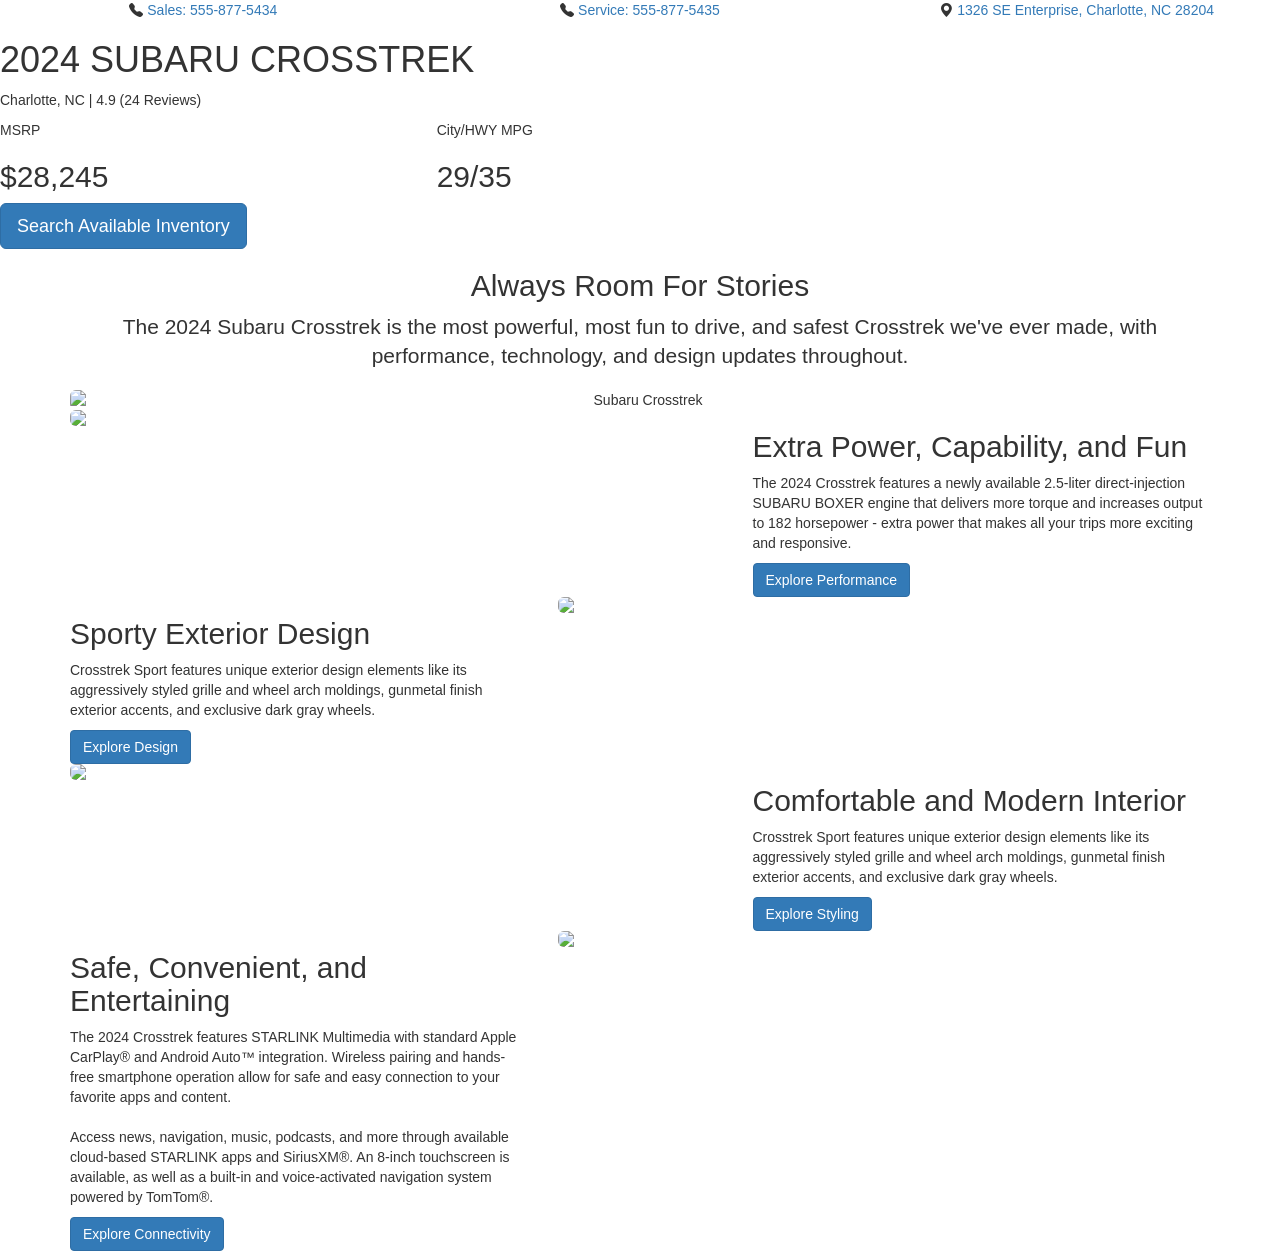
==== index.html @ bde18ad7 "Rename exercise.html to index.html" ====
<!DOCTYPE html>
<html lang="en">

<head>
    <meta charset="UTF-8">
    <meta name="viewport" content="width=device-width, initial-scale=1.0">
    <title>2024 Subaru Crosstrek</title>

    <!-- Imports -->
    <link rel="stylesheet" href="https://cdn.jsdelivr.net/npm/bootstrap@3.3.7/dist/css/bootstrap.min.css" integrity="sha384-BVYiiSIFeK1dGmJRAkycuHAHRg32OmUcww7on3RYdg4Va+PmSTsz/K68vbdEjh4u" crossorigin="anonymous">
    <link href="https://cdn.jsdelivr.net/npm/bootstrap-icons/font/bootstrap-icons.css" rel="stylesheet">
    <link href="https://fonts.googleapis.com/css2?family=Open+Sans:wght@400;700&display=swap" rel="stylesheet">
    <link rel="stylesheet" href="css/style.css">
</head>

<body>
    <!-- Header Section -->
    <div class="bg-dark text-light text-center">
        <div class="global-container">
            <div class="row">
                <div class="col-sm-4">
                    <i class="bi bi-telephone-fill"></i>
                    <a href="tel:+555-877-5434" class="text-light">Sales: 555-877-5434</a>
                </div>
                <div class="col-sm-4">
                    <i class="bi bi-telephone-fill"></i>
                    <a href="tel:+555-877-5435" class="text-light">Service: 555-877-5435</a>
                </div>
                <div class="col-sm-4">
                    <i class="bi bi-geo-alt-fill"></i>
                    <a href="/hours.aspx" class="text-light" style="text-decoration: none;">
                        1326 SE Enterprise, Charlotte, NC 28204
                    </a>
                </div>
            </div>
        </div>
    </div>

    <!-- Hero Section -->
    <div class="hero">
        <div class="hero-overlay"></div>
        <div class="hero-content text-left">
            <h1 class="text-uppercase">2024 Subaru Crosstrek</h1>
            <p>Charlotte, NC | 4.9 (24 Reviews)</p>
            <div class="row">
                <div class="col-sm-4">
                    <p>MSRP</p>
                    <h2>$28,245</h2>
                </div>
                <div class="col-sm-8">
                    <p>City/HWY MPG</p>
                    <h2>29/35</h2>
                </div>
            </div>
            
            <a href="/searchnew.aspx" class="btn btn-primary btn-lg">Search Available Inventory</a>
        </div>
    </div>
    

    <!-- Main Content -->
    <div class="container text-center">
        <h2>Always Room For Stories</h2>
        <p class="lead">The 2024 Subaru Crosstrek is the most powerful, most fun to drive, and safest Crosstrek we've ever made, with performance, technology, and design updates throughout.</p>
        <img src="../Exercise/images/crosstrek.png" alt="Subaru Crosstrek" class="img-responsive img-rounded center-block">
    </div>

    <!-- Sections -->
    <div class="container">
        <div class="row align-items-center">
            <div class="col-md-7">
                <img src="../Exercise/images/crosstrek2.jpg" class="img-responsive img-rounded">
            </div>
            <div class="col-md-5">
                <h2>Extra Power, Capability, and Fun</h2>
                <p>The 2024 Crosstrek features a newly available 2.5-liter direct-injection SUBARU BOXER engine that delivers more torque and increases output to 182 horsepower - extra power that makes all your trips more exciting and responsive.</p>
                <a href="#" class="btn btn-primary">Explore Performance</a>
            </div>

        </div>
    </div>

    <!-- Add more sections similarly -->
    <div class="container">
        <div class="row reverse-order-sm">
            <div class="col-md-5">
                <h2>Sporty Exterior Design</h2>
                <p>Crosstrek Sport features unique exterior design elements like its aggressively styled grille and wheel arch moldings, gunmetal finish exterior accents, and exclusive dark gray wheels.</p>
                <a href="#" class="btn btn-primary">Explore Design</a>
            </div>
            <div class="col-md-7">
                <img src="../Exercise/images/crosstrek6.jpg" class="img-responsive img-rounded">
            </div>
        </div>
    </div>

    <div class="container">
        <div class="row">
            <div class="col-md-7">
                <img src="../Exercise/images/crosstrek5.jpg" class="img-responsive img-rounded">
            </div>
            <div class="col-md-5">
                <h2>Comfortable and Modern Interior</h2>
                <p>Crosstrek Sport features unique exterior design elements like its aggressively styled grille and wheel arch moldings, gunmetal finish exterior accents, and exclusive dark gray wheels.</p>
                <a href="#" class="btn btn-primary">Explore Styling</a>
            </div>

        </div>
    </div>
    <div class="container">
        <div class="row reverse-order-sm">
            <div class="col-md-5 col-sm-12">
                <h2>Safe, Convenient, and Entertaining</h2>
                <p>The 2024 Crosstrek features STARLINK Multimedia with standard Apple CarPlay® and Android Auto™ integration. Wireless pairing and hands-free smartphone operation allow for safe and easy connection to your favorite apps and content.<br><br>
                    Access news, navigation, music, podcasts, and more through available cloud-based STARLINK apps
                    and SiriusXM®. An 8-inch touchscreen is available, as well as a built-in and voice-activated
                    navigation system powered by TomTom®.</p>
                <a href="#" class="btn btn-primary">Explore Connectivity</a>
            </div>
            <div class="col-md-7">
                <img src="../Exercise/images/crosstrek4.jpg" class="img-responsive img-rounded">
            </div>
        </div>
    </div>


    <!-- JS Import Bootstrap -->
    <script src="https://cdn.jsdelivr.net/npm/bootstrap@3.3.7/dist/js/bootstrap.min.js" integrity="sha384-BVyiiSIFeK1dGmJRAkycuHAHRg32OmUcww7on3RYdg4Va+PmSTsz/K68vbdEjh4u" crossorigin="anonymous"></script>
</body>

</html>
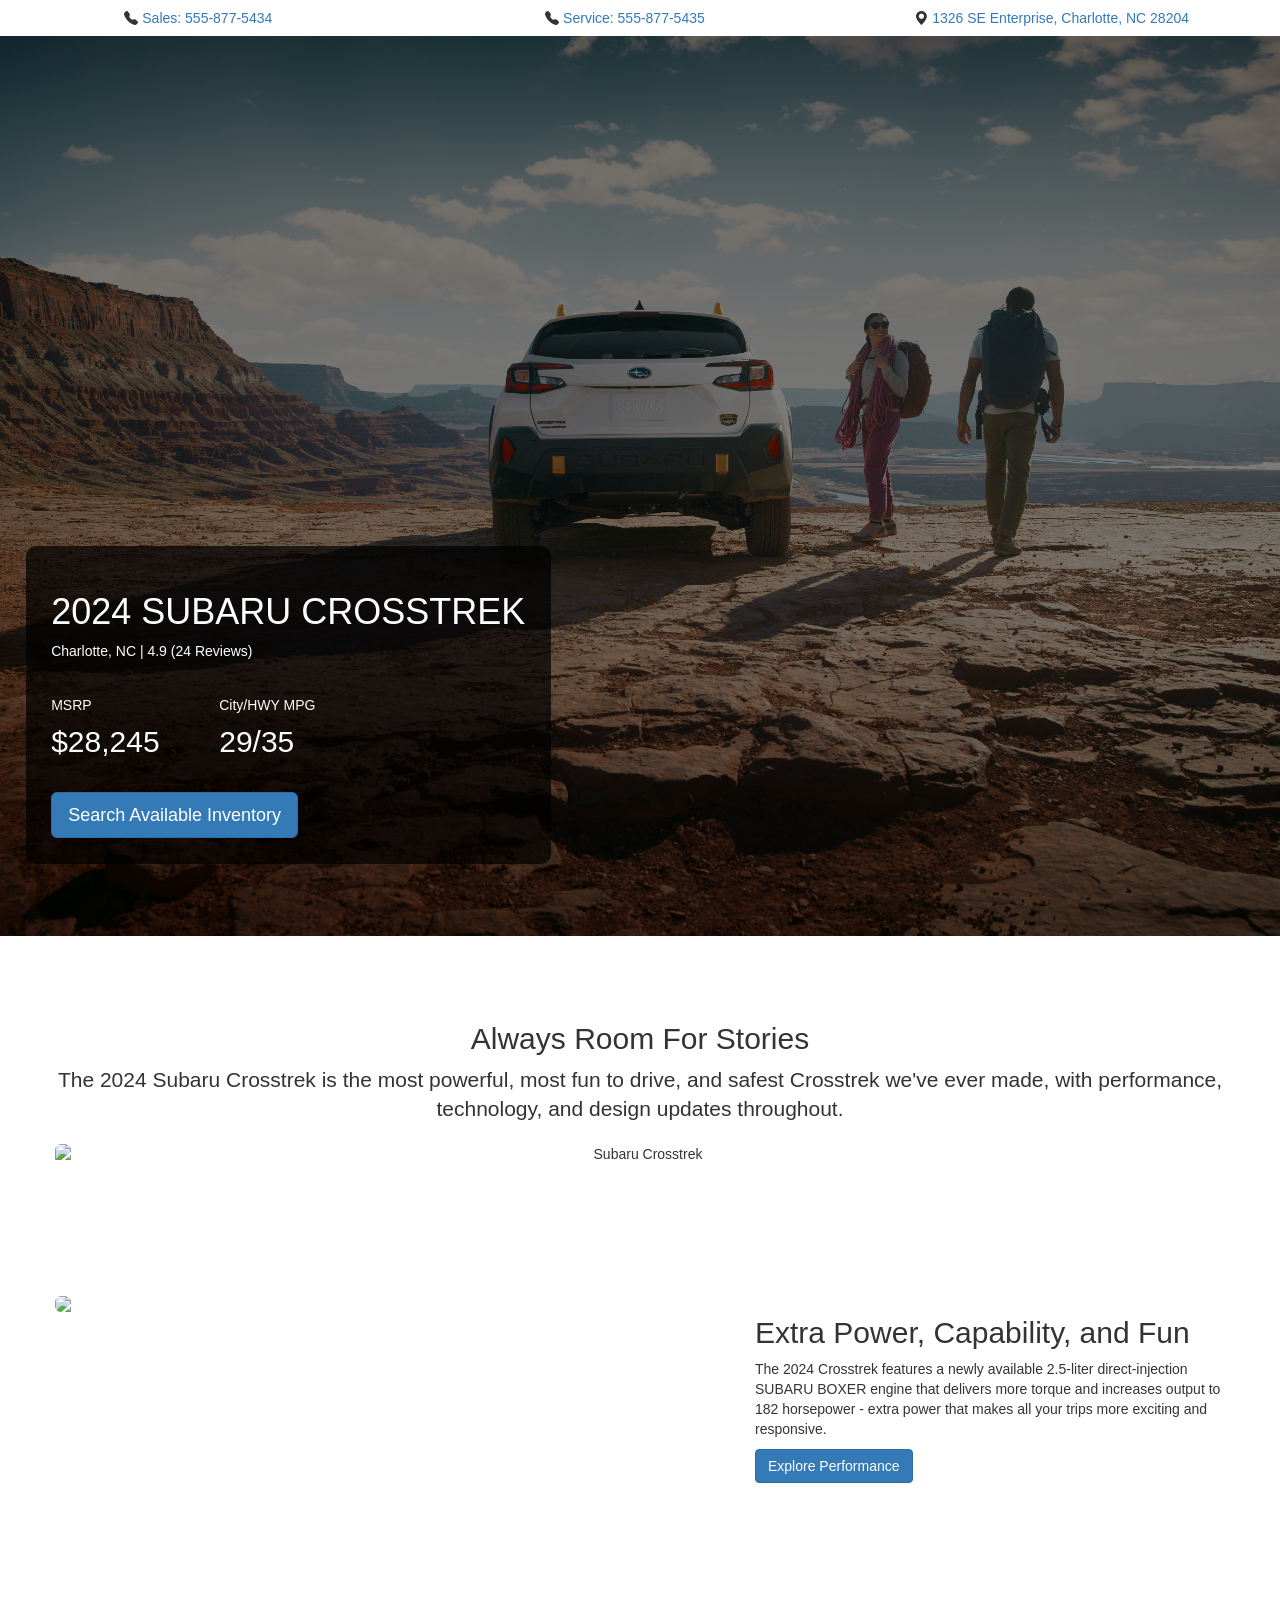
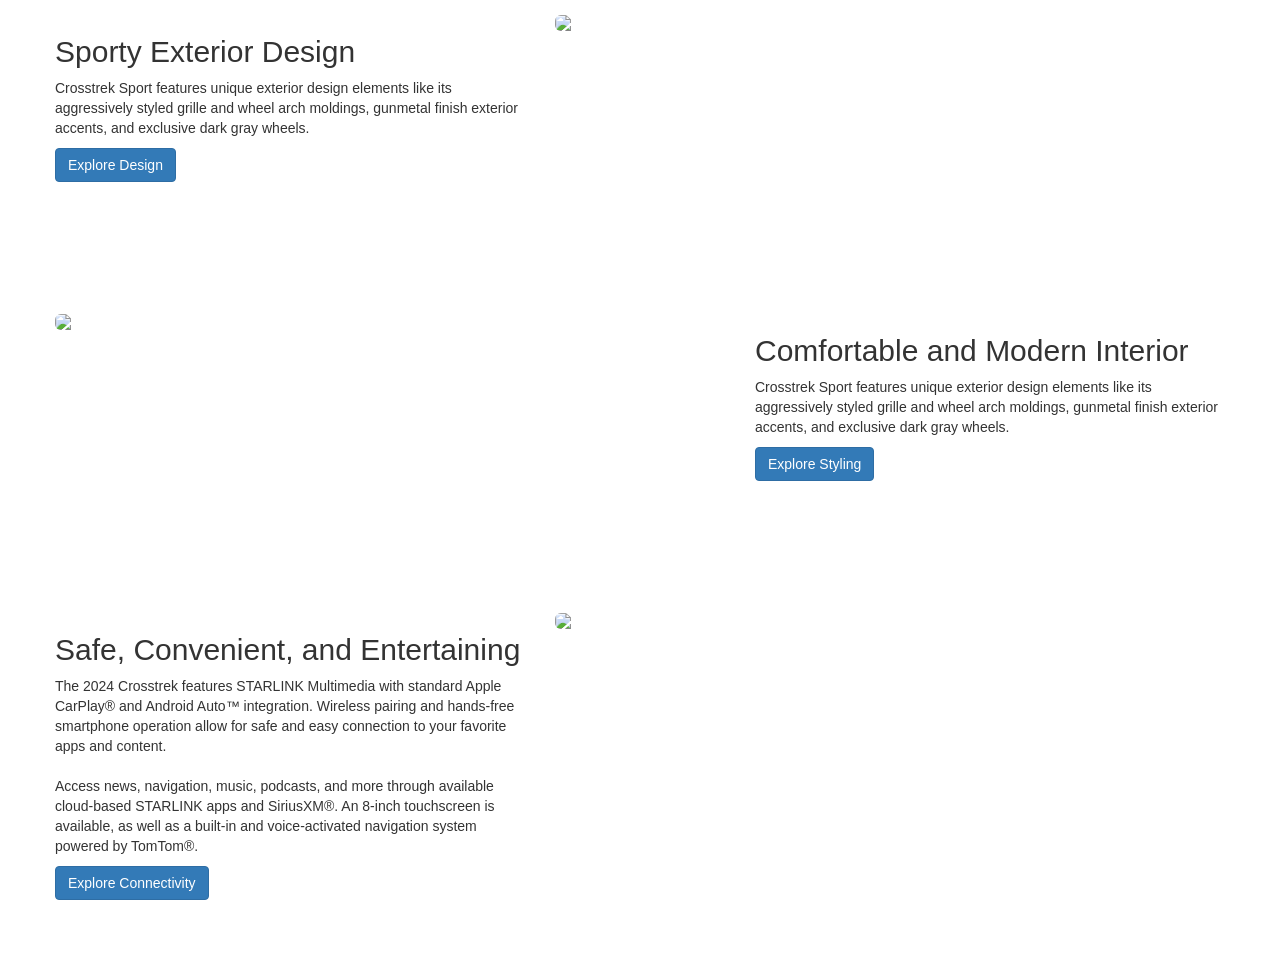
==== commit 167b7919: "Update index.html" ====
--- a/index.html
+++ b/index.html
@@ -62,14 +62,14 @@
     <div class="container text-center">
         <h2>Always Room For Stories</h2>
         <p class="lead">The 2024 Subaru Crosstrek is the most powerful, most fun to drive, and safest Crosstrek we've ever made, with performance, technology, and design updates throughout.</p>
-        <img src="../Exercise/images/crosstrek.png" alt="Subaru Crosstrek" class="img-responsive img-rounded center-block">
+        <img src="../SubaruCrosstrek/images/crosstrek.png" alt="Subaru Crosstrek" class="img-responsive img-rounded center-block">
     </div>
 
     <!-- Sections -->
     <div class="container">
         <div class="row align-items-center">
             <div class="col-md-7">
-                <img src="../Exercise/images/crosstrek2.jpg" class="img-responsive img-rounded">
+                <img src="../SubaruCrosstrekimages/crosstrek2.jpg" class="img-responsive img-rounded">
             </div>
             <div class="col-md-5">
                 <h2>Extra Power, Capability, and Fun</h2>
@@ -89,7 +89,7 @@
                 <a href="#" class="btn btn-primary">Explore Design</a>
             </div>
             <div class="col-md-7">
-                <img src="../Exercise/images/crosstrek6.jpg" class="img-responsive img-rounded">
+                <img src="../SubaruCrosstrek/images/crosstrek6.jpg" class="img-responsive img-rounded">
             </div>
         </div>
     </div>
@@ -97,7 +97,7 @@
     <div class="container">
         <div class="row">
             <div class="col-md-7">
-                <img src="../Exercise/images/crosstrek5.jpg" class="img-responsive img-rounded">
+                <img src="../SubaruCrosstrek/images/crosstrek5.jpg" class="img-responsive img-rounded">
             </div>
             <div class="col-md-5">
                 <h2>Comfortable and Modern Interior</h2>
@@ -118,7 +118,7 @@
                 <a href="#" class="btn btn-primary">Explore Connectivity</a>
             </div>
             <div class="col-md-7">
-                <img src="../Exercise/images/crosstrek4.jpg" class="img-responsive img-rounded">
+                <img src="../SubaruCrosstrek/images/crosstrek4.jpg" class="img-responsive img-rounded">
             </div>
         </div>
     </div>
--- a/css/style.css
+++ b/css/style.css
@@ -0,0 +1,108 @@
+* {
+    box-sizing: border-box;
+}
+
+.container {
+    padding: 66px 0px;
+}
+
+.global-container {
+    padding: 8px 0px;
+}
+
+.global-container .row {
+    width: 100%;
+    padding: 0px;
+}
+
+
+body {
+    font-family: 'Open Sans', sans-serif;
+}
+
+.hero {
+    position: relative;
+    height: 100vh;
+    /* Full screen height */
+    background-image: url('../images/crosstrek1.jpg');
+    /* Add your background image */
+    background-size: cover;
+    background-position: center;
+    background-repeat: no-repeat;
+}
+
+.hero h2 {
+    margin-top: 4px;
+}
+
+.hero .row {
+    padding: 24px 0px;
+}
+
+.hero-overlay {
+    position: absolute;
+    top: 0;
+    left: 0;
+    width: 100%;
+    height: 100%;
+    background-color: rgba(0, 0, 0, 0.5);
+    /* Dark overlay */
+    z-index: 1;
+}
+
+.hero-content {
+    position: absolute;
+    padding: 24px;
+    bottom: 8%;
+    /* Space from bottom */
+    left:2%;
+    /* Space from left */
+    z-index: 2;
+    color: white;
+    /* Text color for readability */
+    background: rgba(0, 0, 0, 0.7);
+    /* Optional background for better contrast */
+    padding: 2%;
+    /* Padding for spacing inside the content box */
+    border-radius: 10px;
+    /* Rounded corners for styling */
+}
+
+@media (max-width: 1024px) and (min-width: 768px) {
+    .reverse-order-sm {
+        display: flex;
+        flex-direction: column-reverse;
+        /* Content goes below the image */
+    }
+}
+
+@media (max-width: 768px) {
+
+    body .row {
+        padding: 0px 10px;
+    }
+
+    .row {
+        margin: 0px;
+    }
+
+    .col-md-5 {
+        padding-bottom: 16px;
+    }
+
+    .reverse-order-sm {
+        display: flex;
+        flex-direction: column-reverse;
+        /* Content goes below the image */
+    }
+    .hero-content {
+        bottom: 0%;
+        /* Space from bottom */
+        left:0%;
+        width: 100%;
+    }
+    .hero .row {
+        padding: 24px 0px;
+    }
+}
+
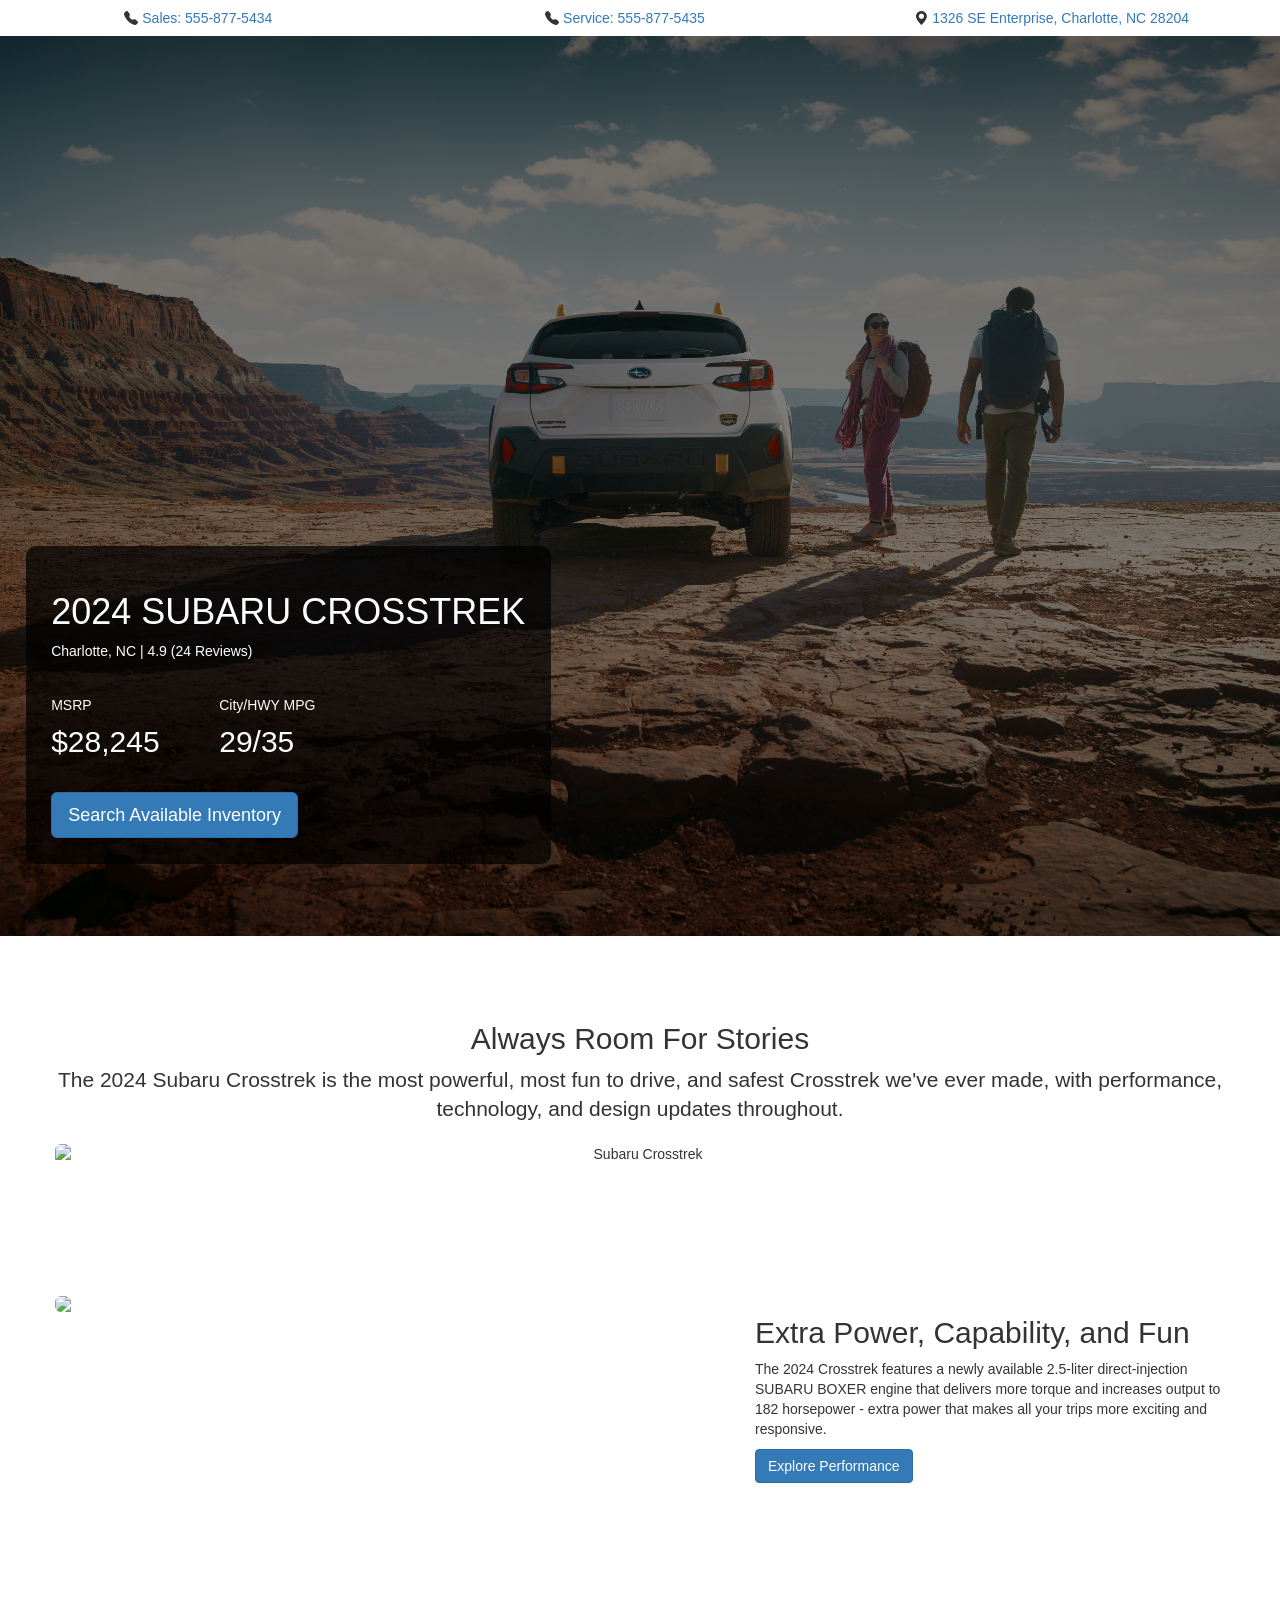
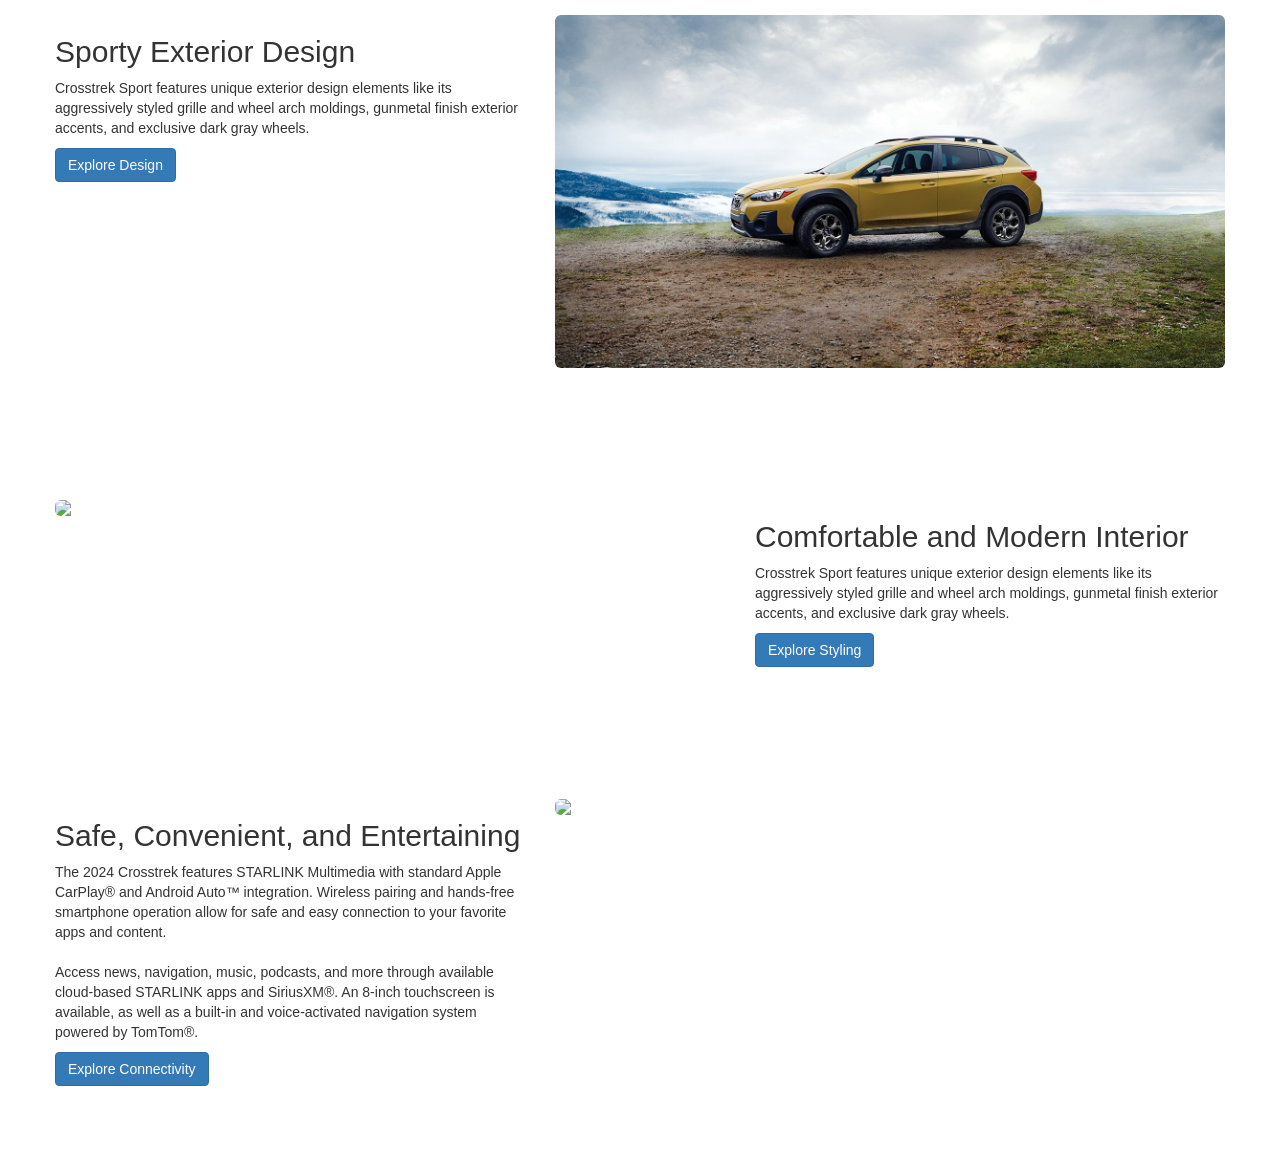
==== commit 3cb37566: "Update index.html" ====
--- a/index.html
+++ b/index.html
@@ -89,7 +89,7 @@
                 <a href="#" class="btn btn-primary">Explore Design</a>
             </div>
             <div class="col-md-7">
-                <img src="../SubaruCrosstrek/images/crosstrek6.jpg" class="img-responsive img-rounded">
+                <img src="/images/crosstrek6.jpg" class="img-responsive img-rounded">
             </div>
         </div>
     </div>
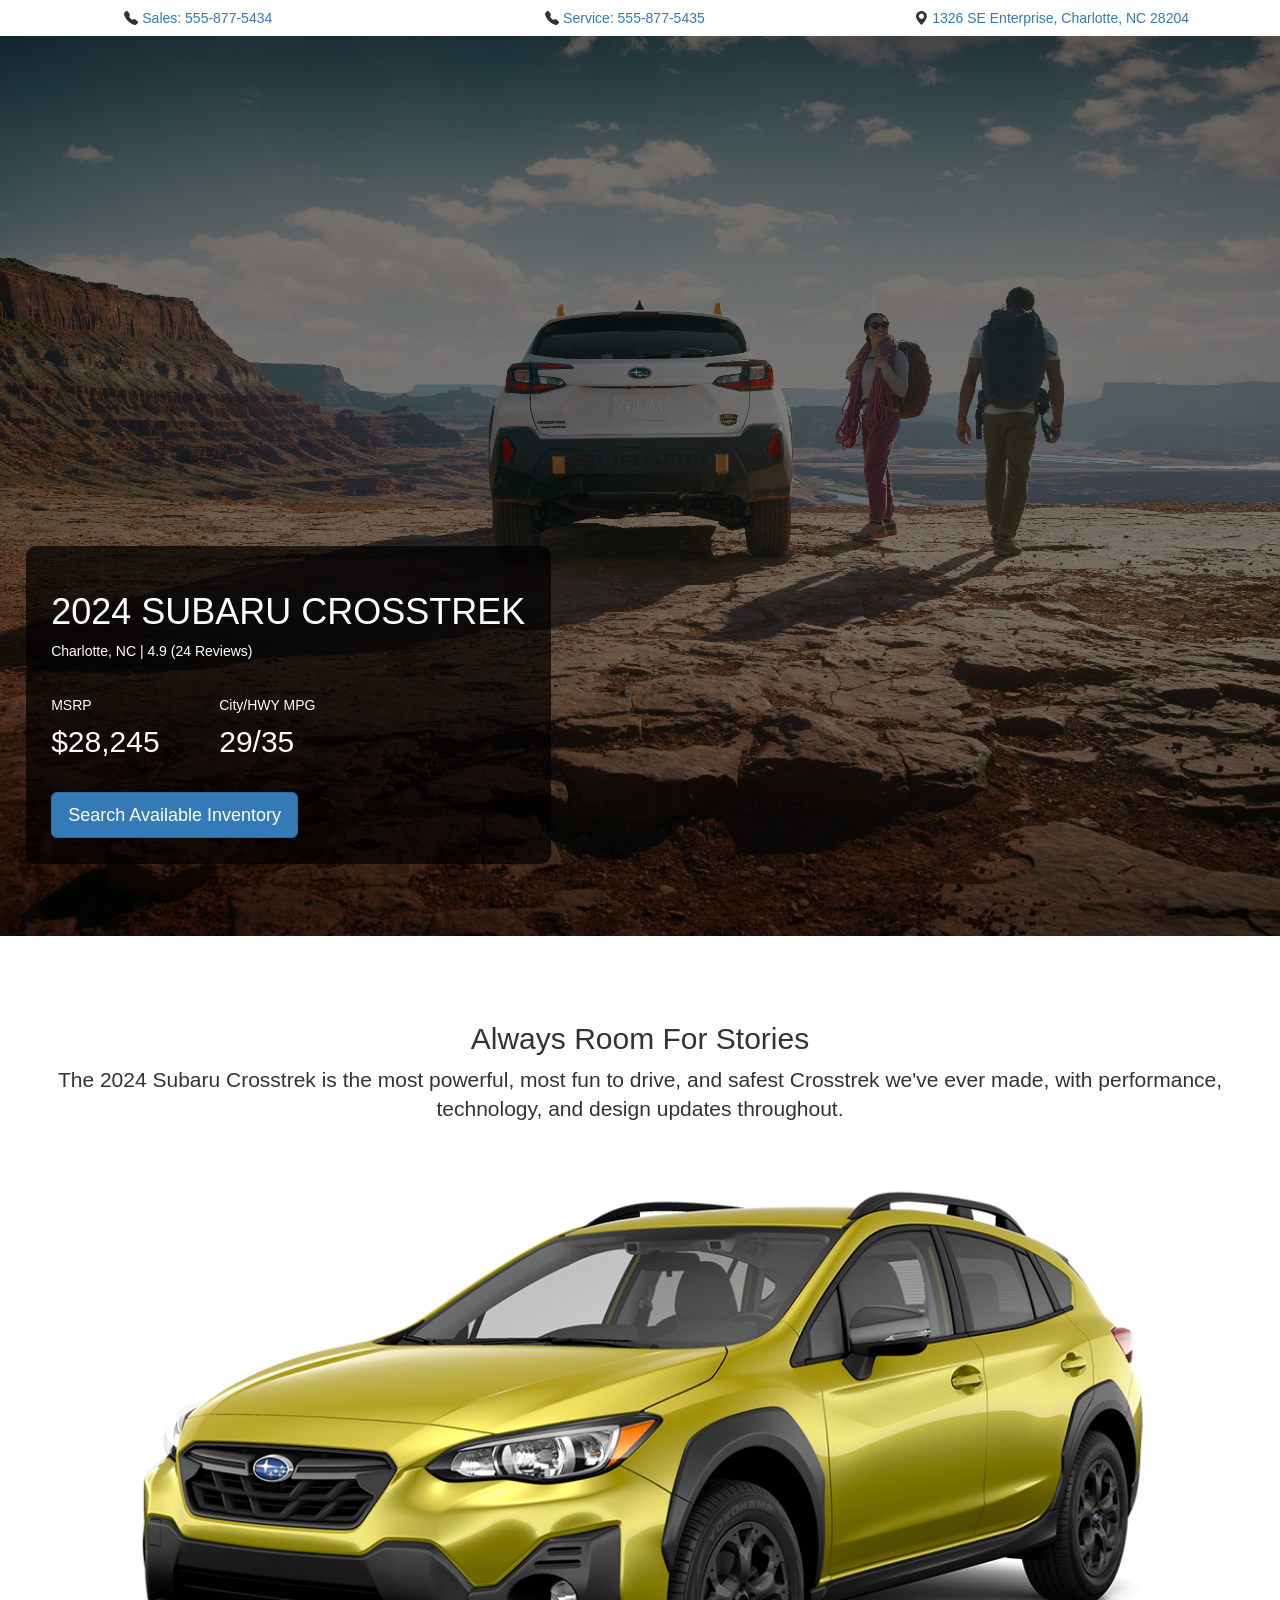
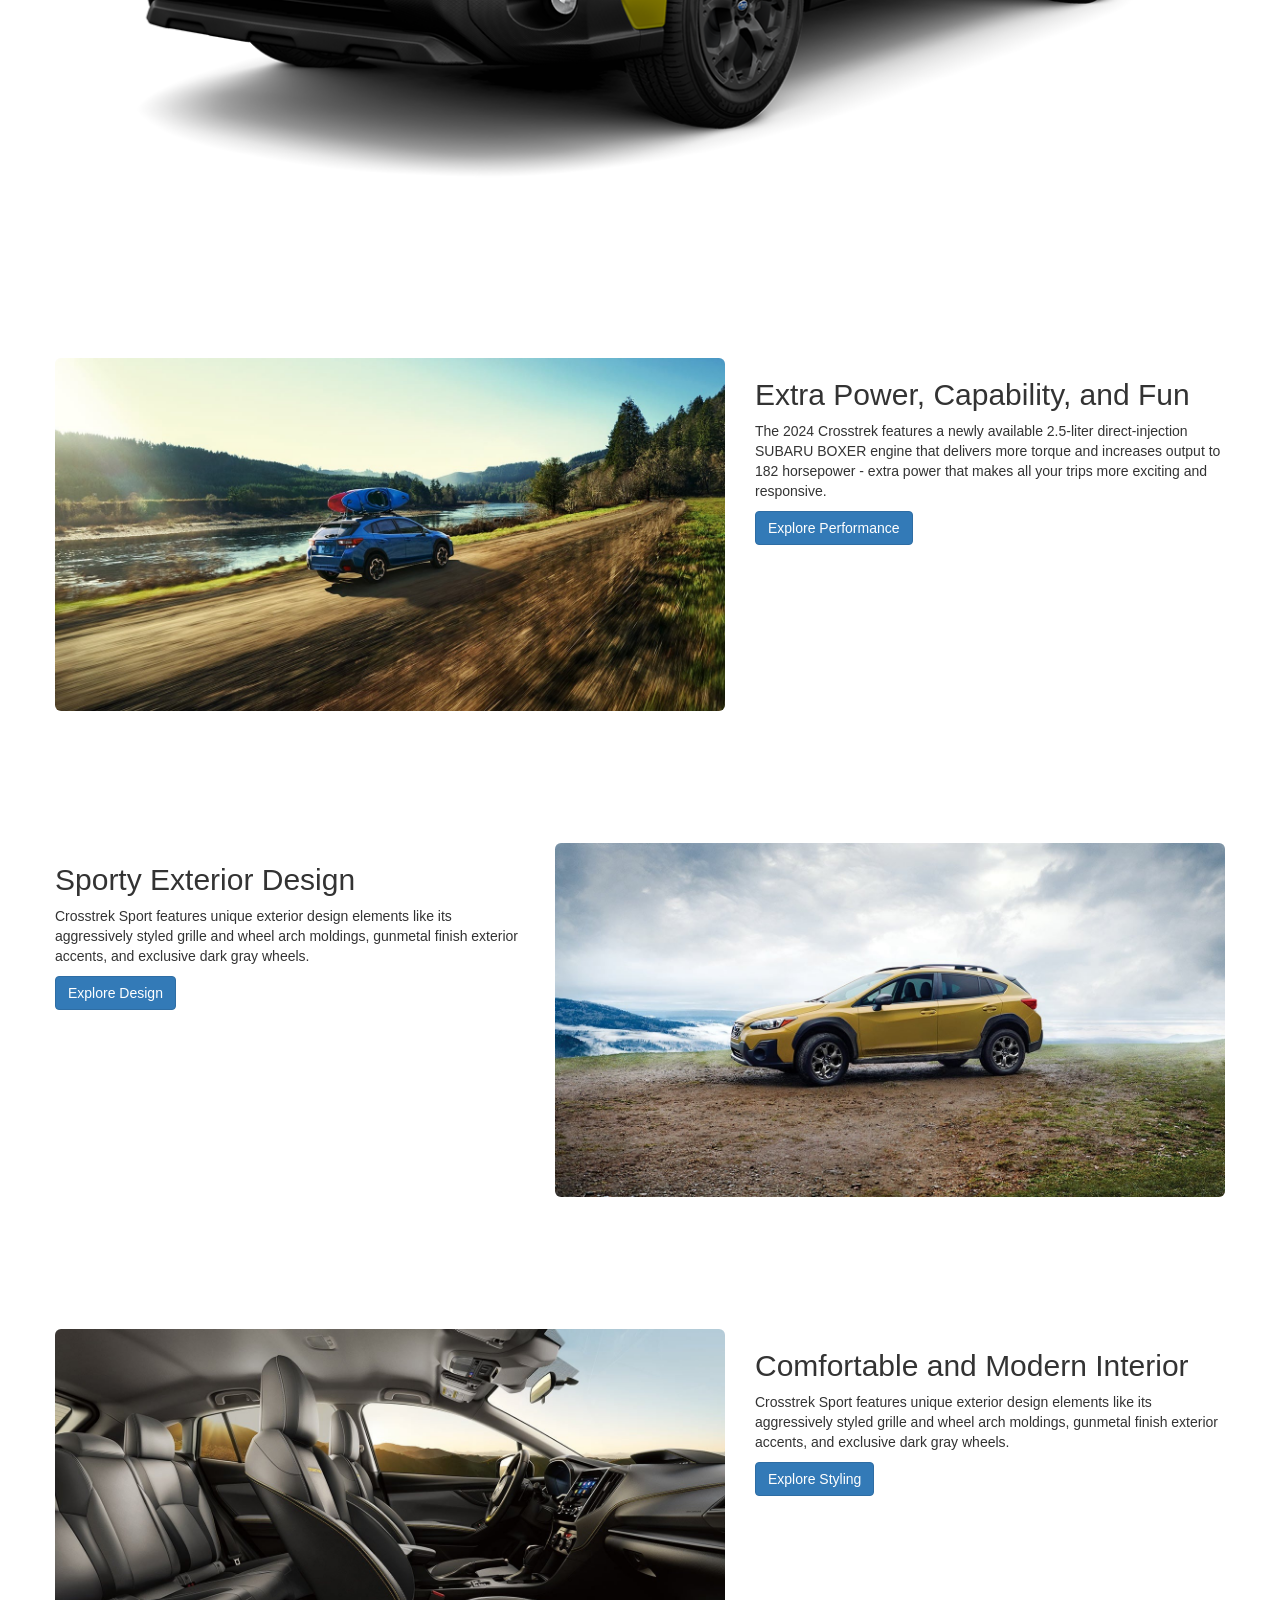
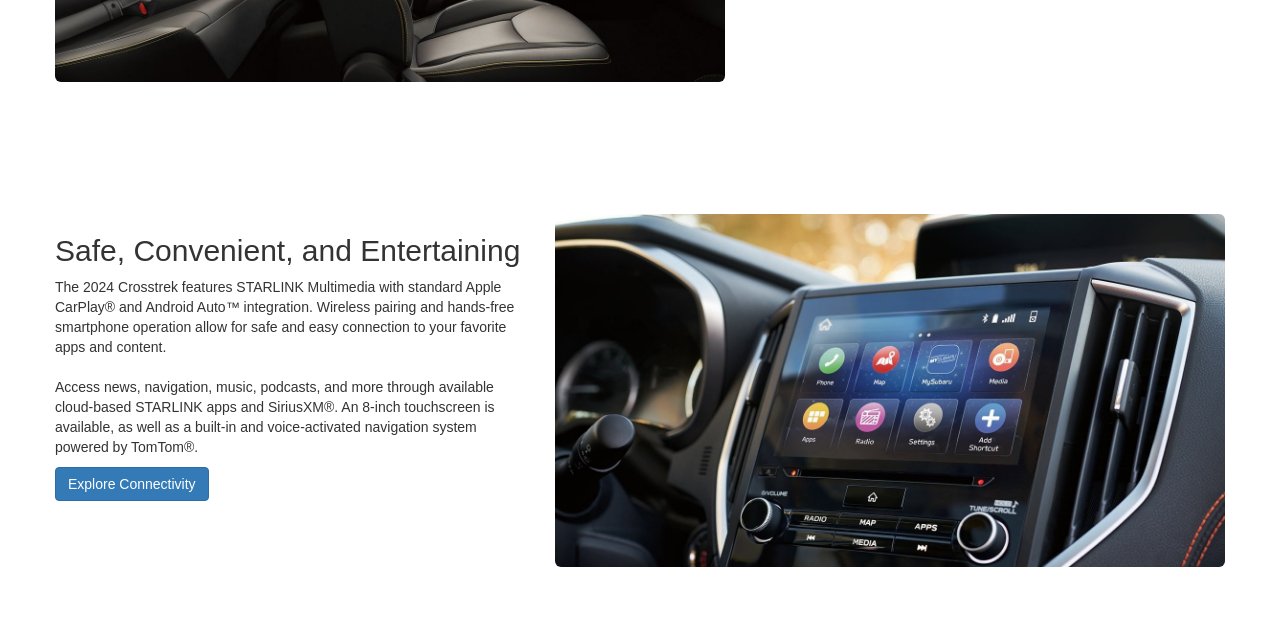
==== commit 4a815e06: "Update index.html" ====
--- a/index.html
+++ b/index.html
@@ -62,14 +62,14 @@
     <div class="container text-center">
         <h2>Always Room For Stories</h2>
         <p class="lead">The 2024 Subaru Crosstrek is the most powerful, most fun to drive, and safest Crosstrek we've ever made, with performance, technology, and design updates throughout.</p>
-        <img src="../SubaruCrosstrek/images/crosstrek.png" alt="Subaru Crosstrek" class="img-responsive img-rounded center-block">
+        <img src="/images/crosstrek.png" alt="Subaru Crosstrek" class="img-responsive img-rounded center-block">
     </div>
 
     <!-- Sections -->
     <div class="container">
         <div class="row align-items-center">
             <div class="col-md-7">
-                <img src="../SubaruCrosstrekimages/crosstrek2.jpg" class="img-responsive img-rounded">
+                <img src="/images/crosstrek2.jpg" class="img-responsive img-rounded">
             </div>
             <div class="col-md-5">
                 <h2>Extra Power, Capability, and Fun</h2>
@@ -97,7 +97,7 @@
     <div class="container">
         <div class="row">
             <div class="col-md-7">
-                <img src="../SubaruCrosstrek/images/crosstrek5.jpg" class="img-responsive img-rounded">
+                <img src="/images/crosstrek5.jpg" class="img-responsive img-rounded">
             </div>
             <div class="col-md-5">
                 <h2>Comfortable and Modern Interior</h2>
@@ -118,7 +118,7 @@
                 <a href="#" class="btn btn-primary">Explore Connectivity</a>
             </div>
             <div class="col-md-7">
-                <img src="../SubaruCrosstrek/images/crosstrek4.jpg" class="img-responsive img-rounded">
+                <img src="/images/crosstrek4.jpg" class="img-responsive img-rounded">
             </div>
         </div>
     </div>
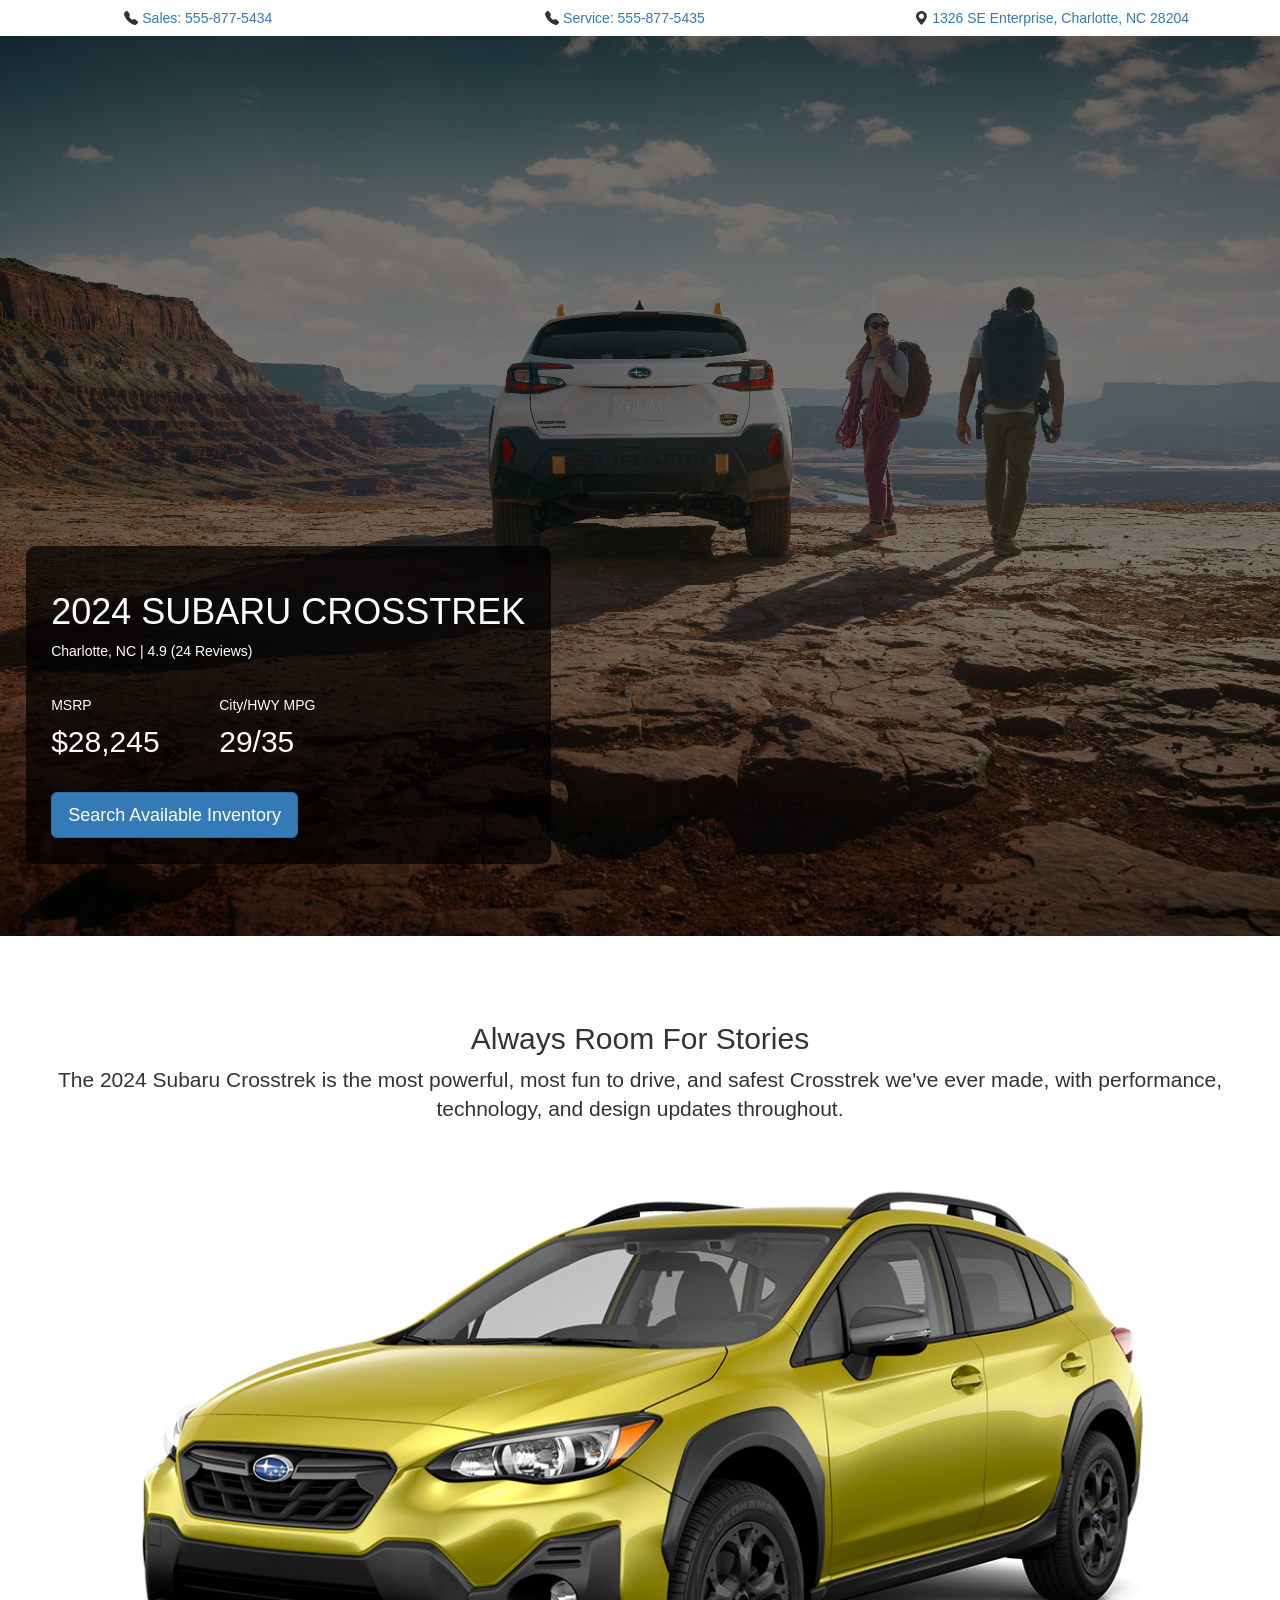
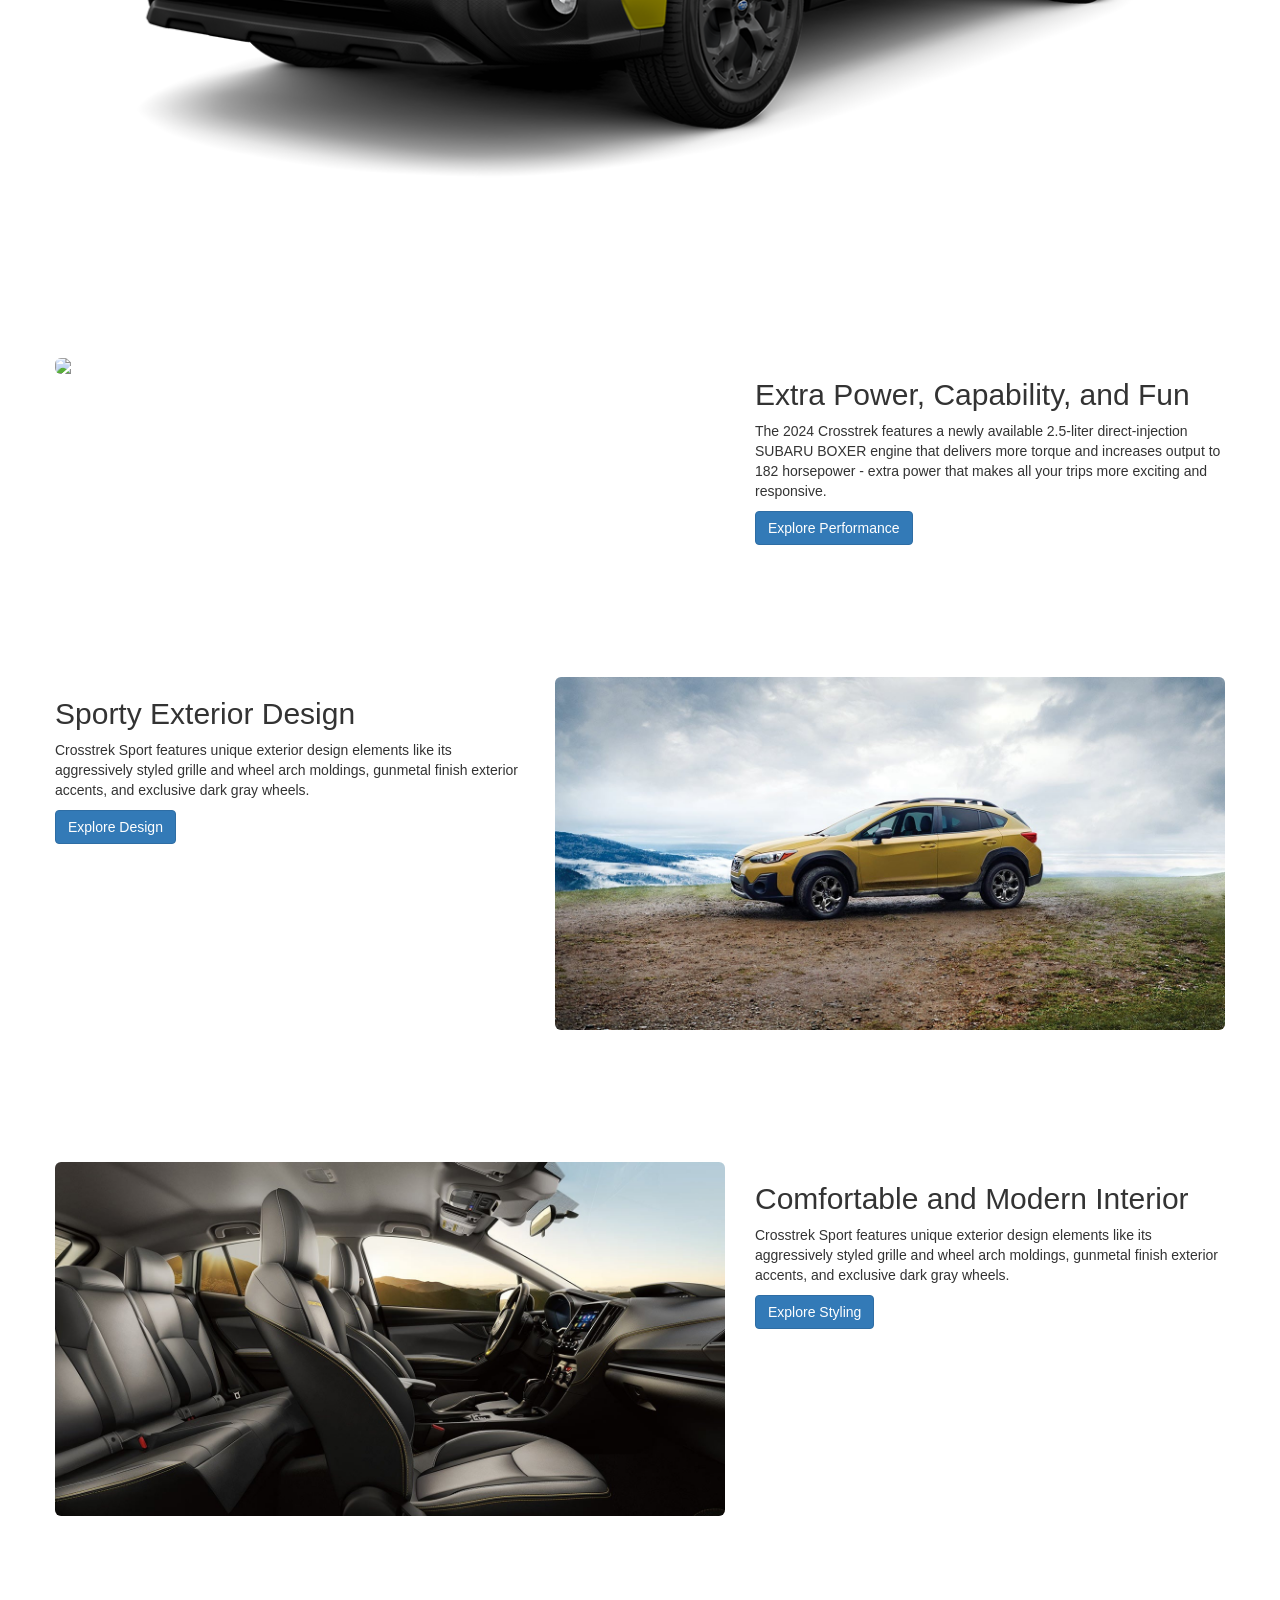
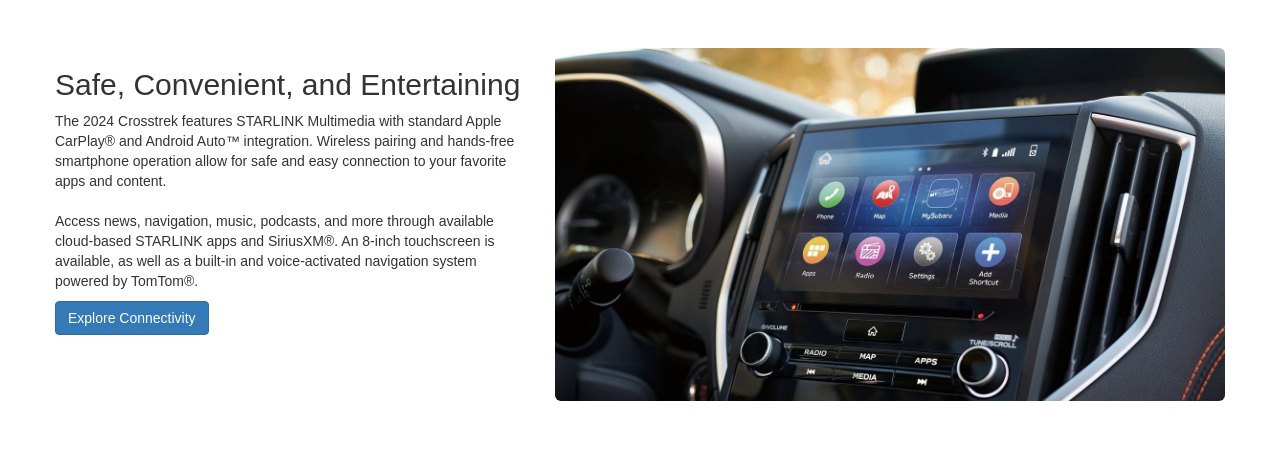
==== commit a7b0e675: "Update index.html" ====
--- a/index.html
+++ b/index.html
@@ -69,7 +69,7 @@
     <div class="container">
         <div class="row align-items-center">
             <div class="col-md-7">
-                <img src="/images/crosstrek2.jpg" class="img-responsive img-rounded">
+                <img src="../SubaruCrosstrek/images/crosstrek2.jpg" class="img-responsive img-rounded">
             </div>
             <div class="col-md-5">
                 <h2>Extra Power, Capability, and Fun</h2>
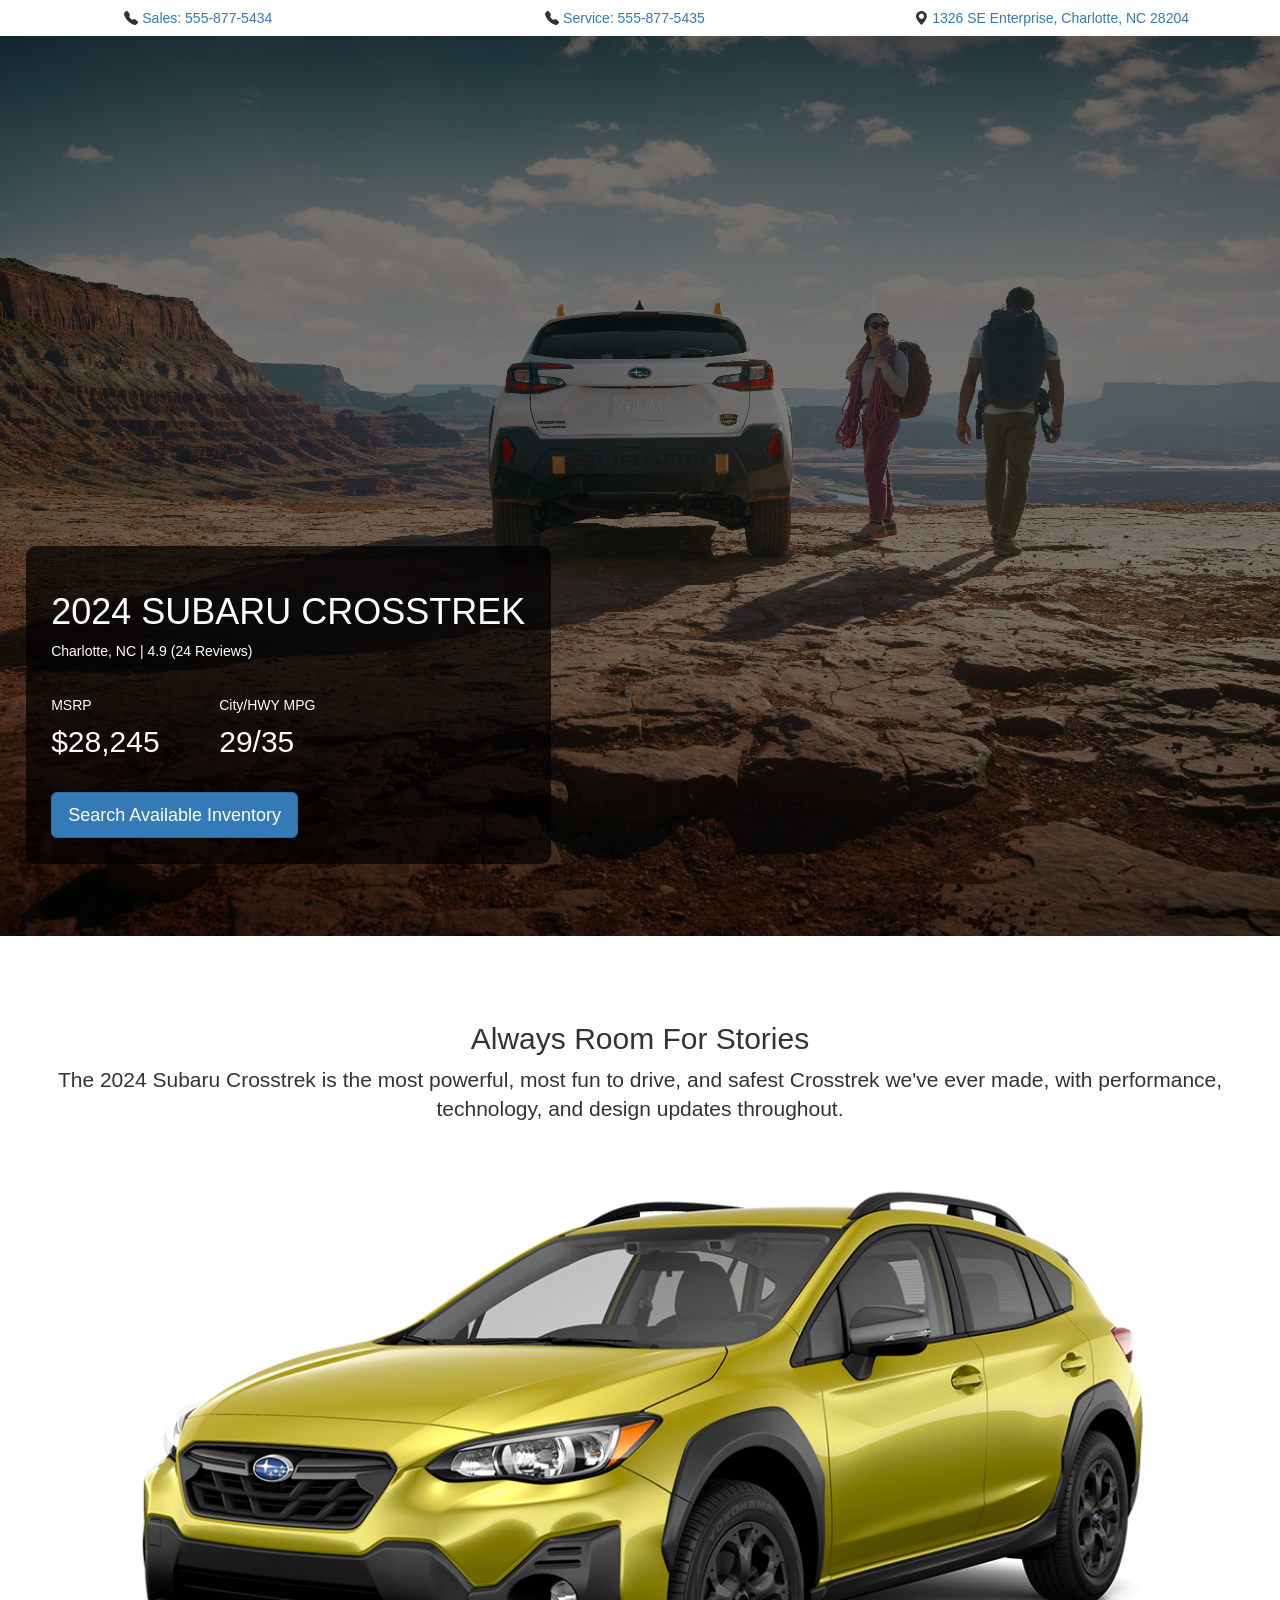
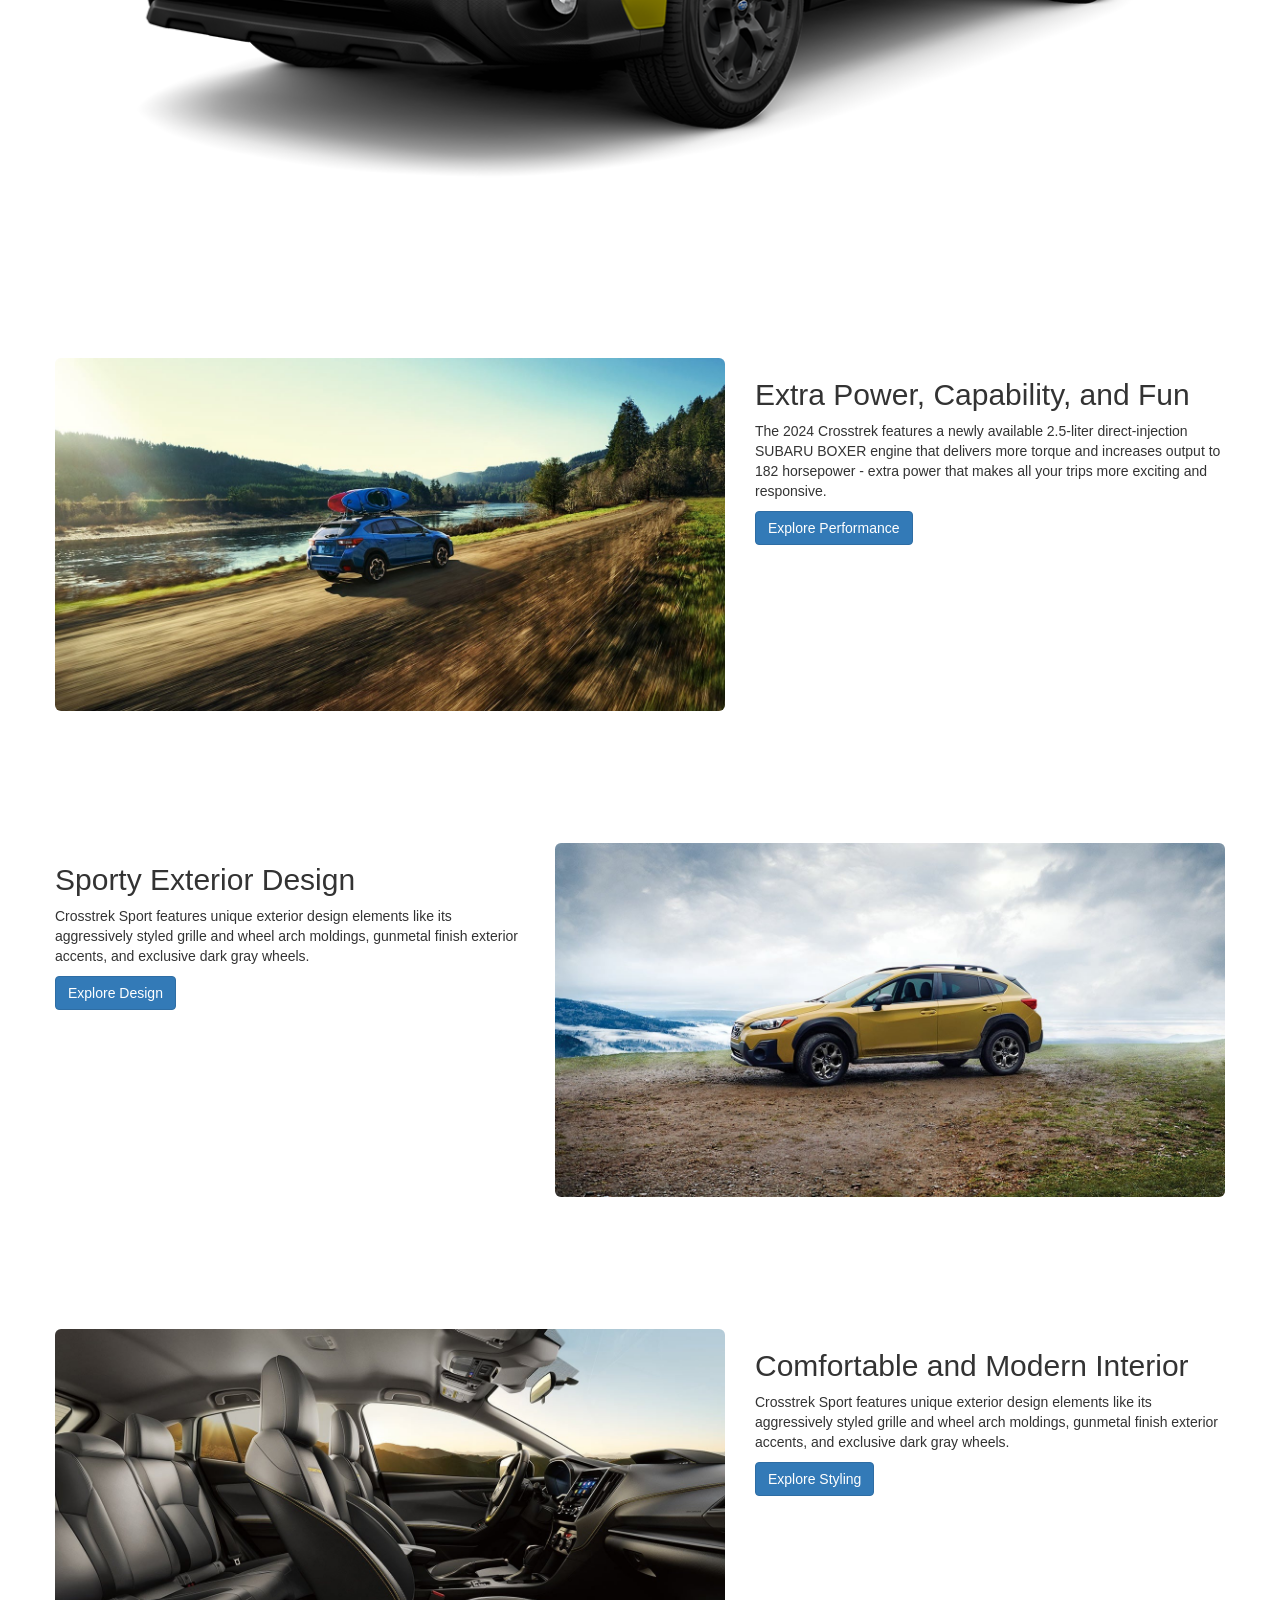
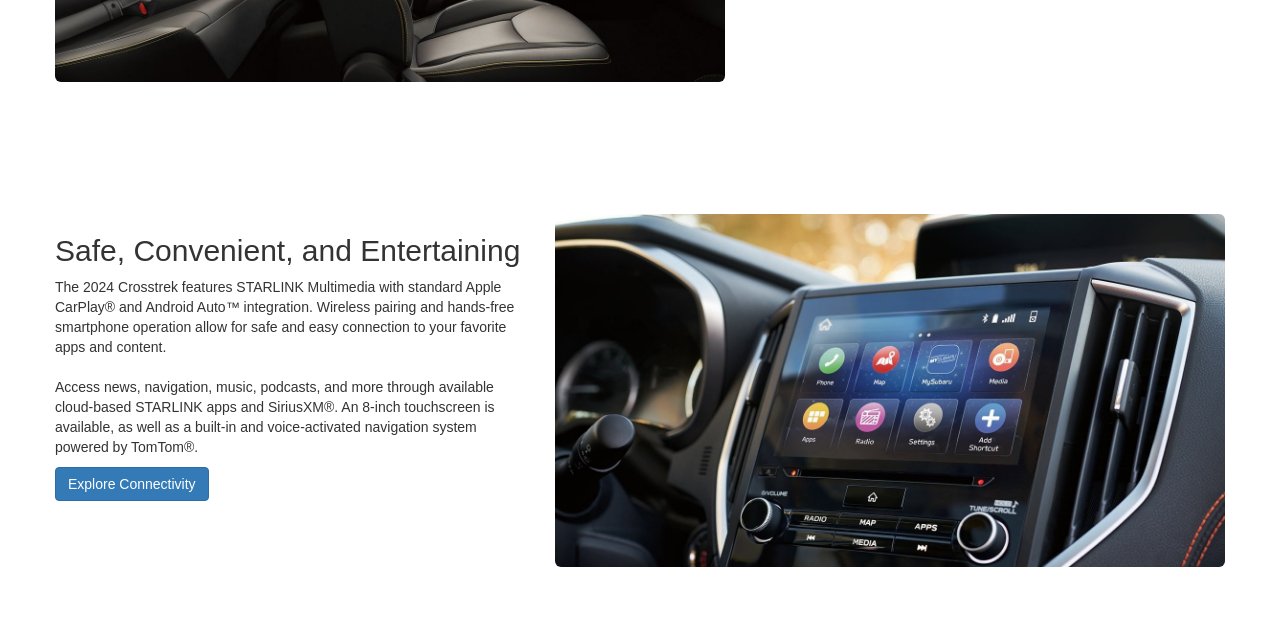
==== commit 90ce748c: "Update index.html" ====
--- a/index.html
+++ b/index.html
@@ -62,14 +62,14 @@
     <div class="container text-center">
         <h2>Always Room For Stories</h2>
         <p class="lead">The 2024 Subaru Crosstrek is the most powerful, most fun to drive, and safest Crosstrek we've ever made, with performance, technology, and design updates throughout.</p>
-        <img src="/images/crosstrek.png" alt="Subaru Crosstrek" class="img-responsive img-rounded center-block">
+        <img src="images/crosstrek.png" alt="Subaru Crosstrek" class="img-responsive img-rounded center-block">
     </div>
 
     <!-- Sections -->
     <div class="container">
         <div class="row align-items-center">
             <div class="col-md-7">
-                <img src="../SubaruCrosstrek/images/crosstrek2.jpg" class="img-responsive img-rounded">
+                <img src="images/crosstrek2.jpg" class="img-responsive img-rounded">
             </div>
             <div class="col-md-5">
                 <h2>Extra Power, Capability, and Fun</h2>
@@ -89,7 +89,7 @@
                 <a href="#" class="btn btn-primary">Explore Design</a>
             </div>
             <div class="col-md-7">
-                <img src="/images/crosstrek6.jpg" class="img-responsive img-rounded">
+                <img src="images/crosstrek6.jpg" class="img-responsive img-rounded">
             </div>
         </div>
     </div>
@@ -97,7 +97,7 @@
     <div class="container">
         <div class="row">
             <div class="col-md-7">
-                <img src="/images/crosstrek5.jpg" class="img-responsive img-rounded">
+                <img src="images/crosstrek5.jpg" class="img-responsive img-rounded">
             </div>
             <div class="col-md-5">
                 <h2>Comfortable and Modern Interior</h2>
@@ -118,7 +118,7 @@
                 <a href="#" class="btn btn-primary">Explore Connectivity</a>
             </div>
             <div class="col-md-7">
-                <img src="/images/crosstrek4.jpg" class="img-responsive img-rounded">
+                <img src="images/crosstrek4.jpg" class="img-responsive img-rounded">
             </div>
         </div>
     </div>
